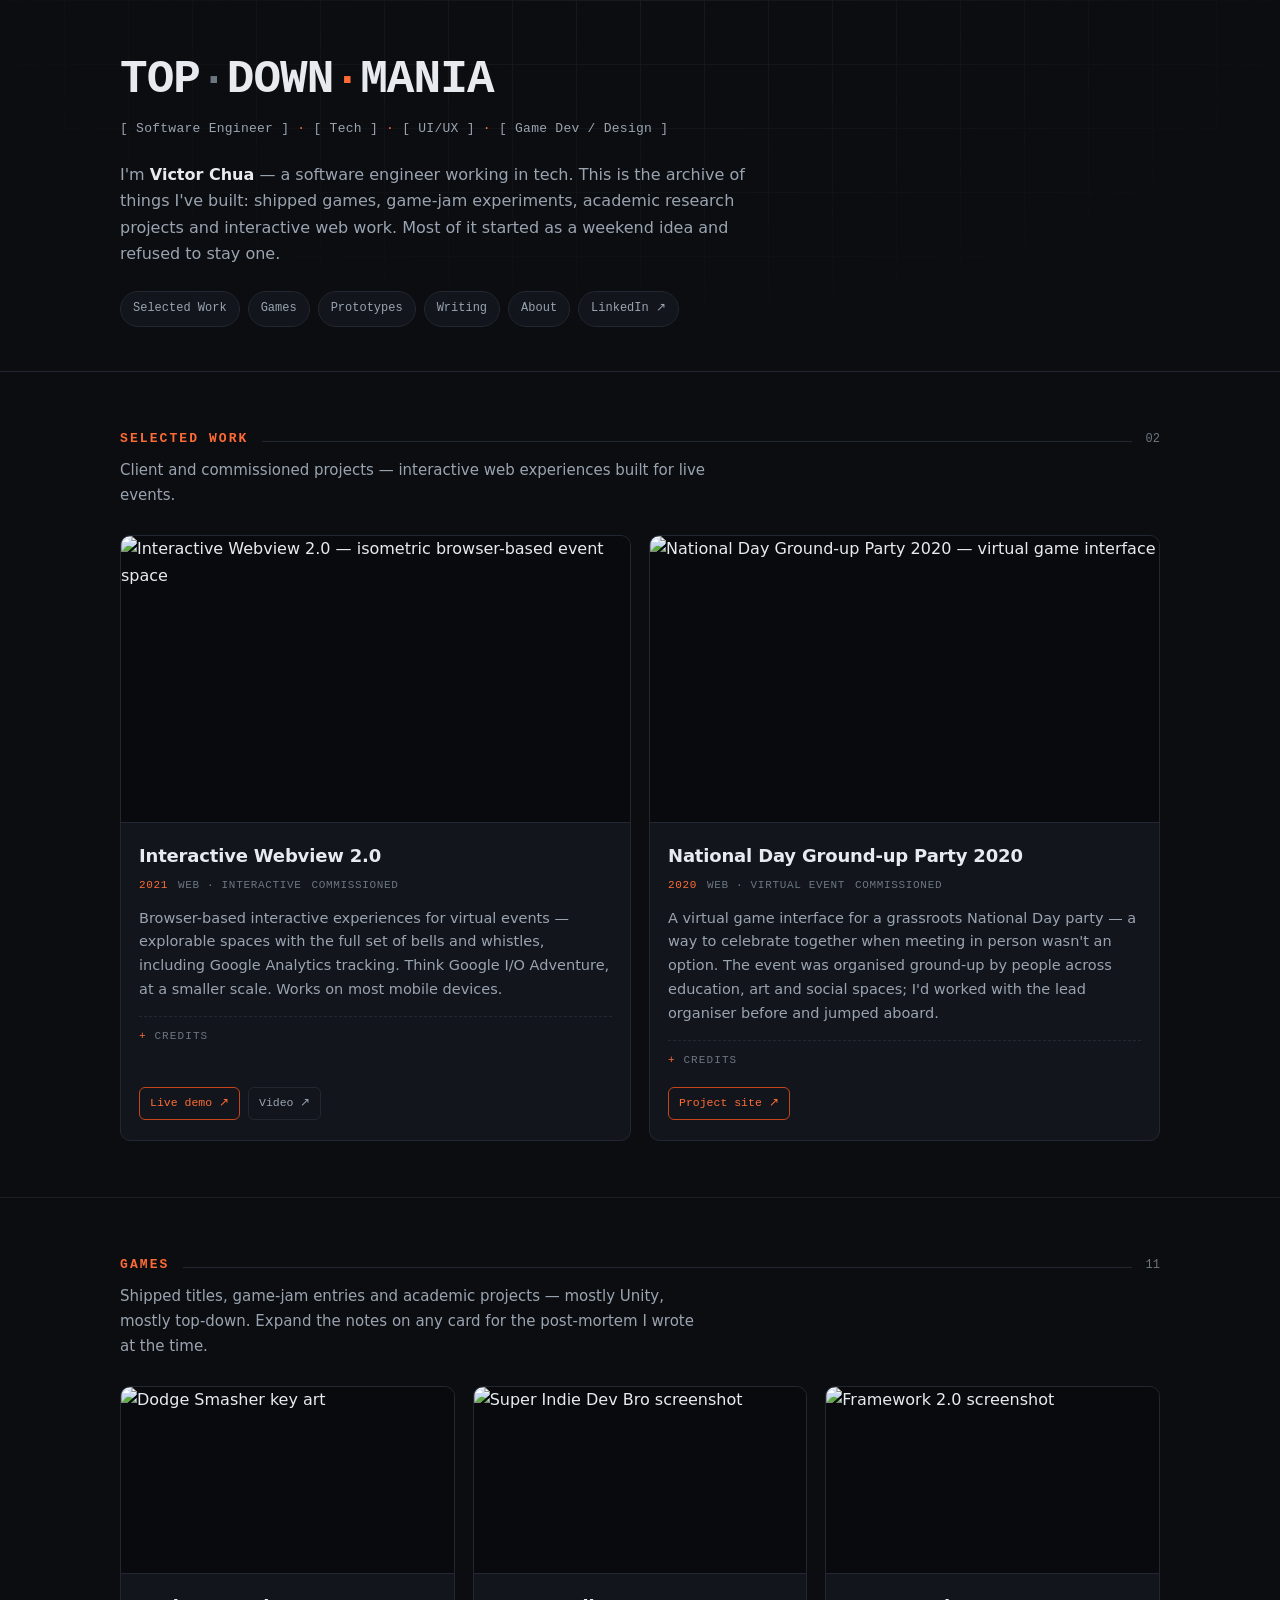
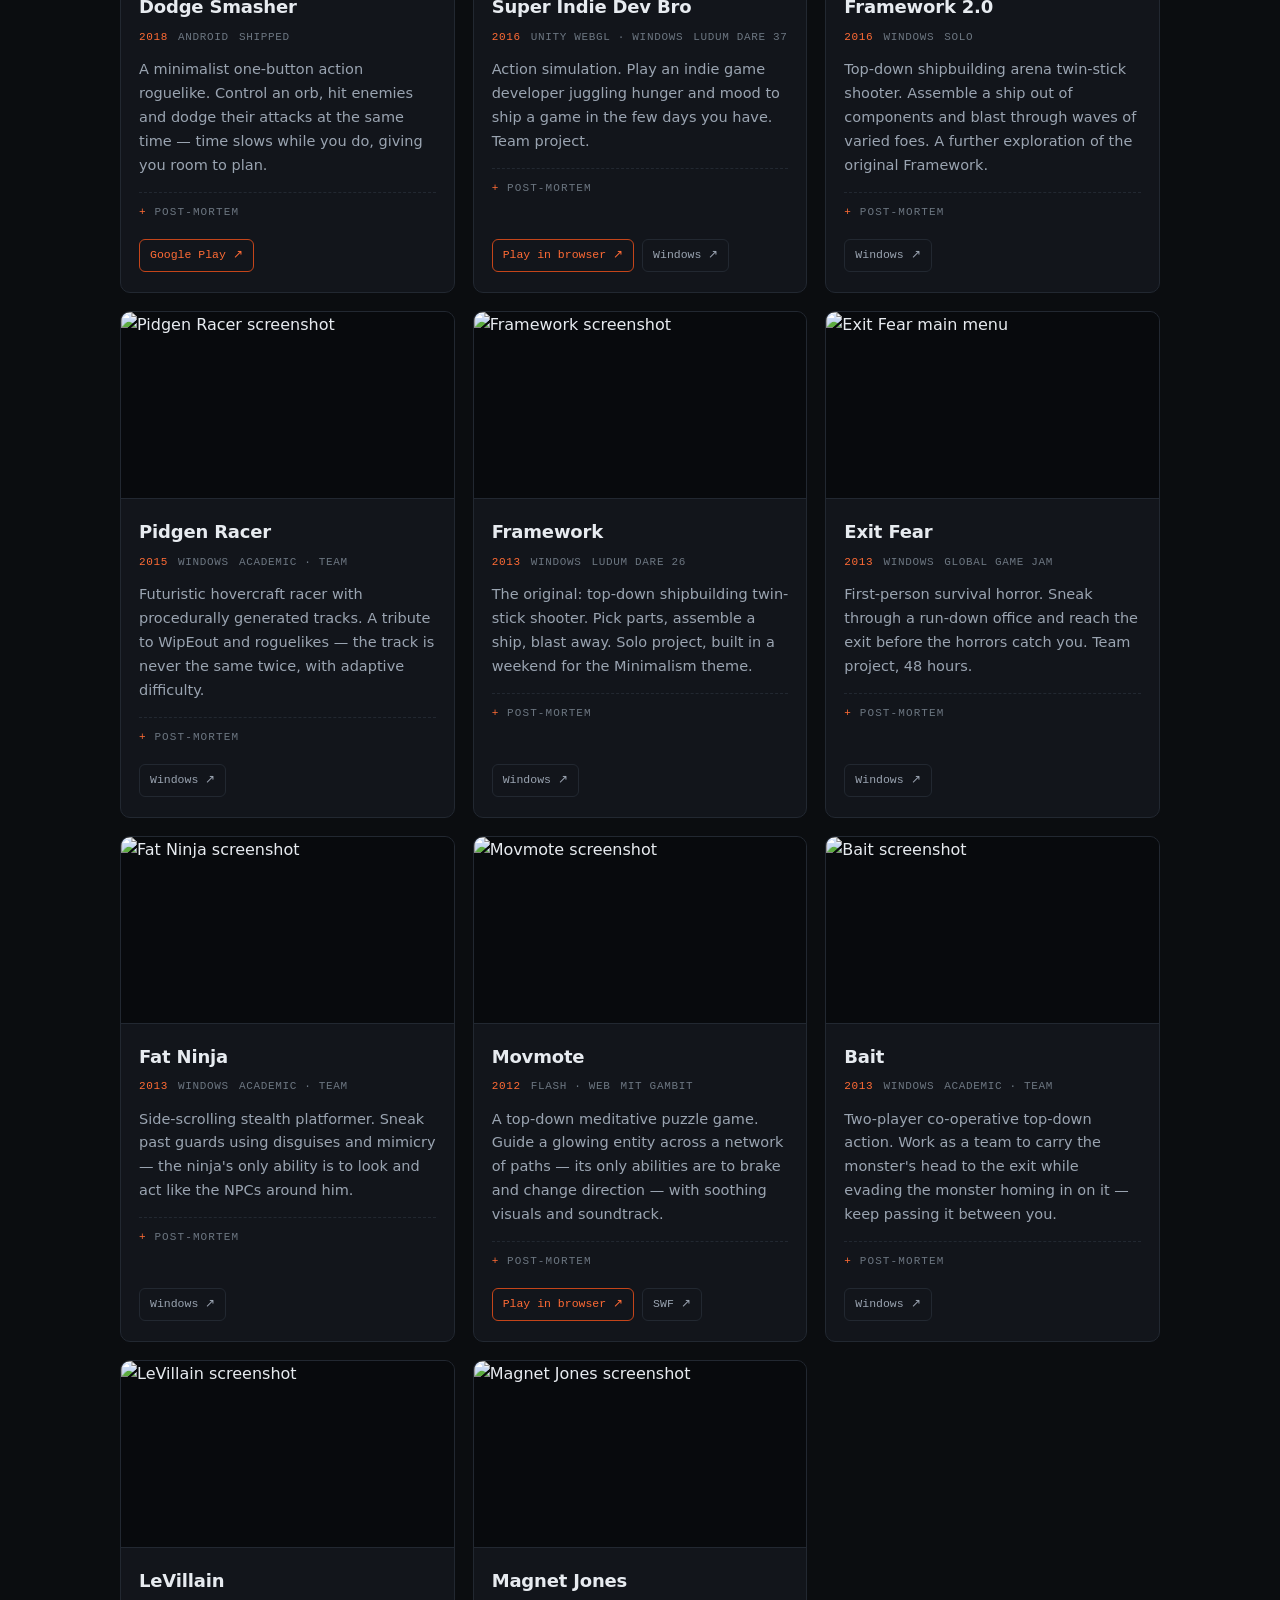
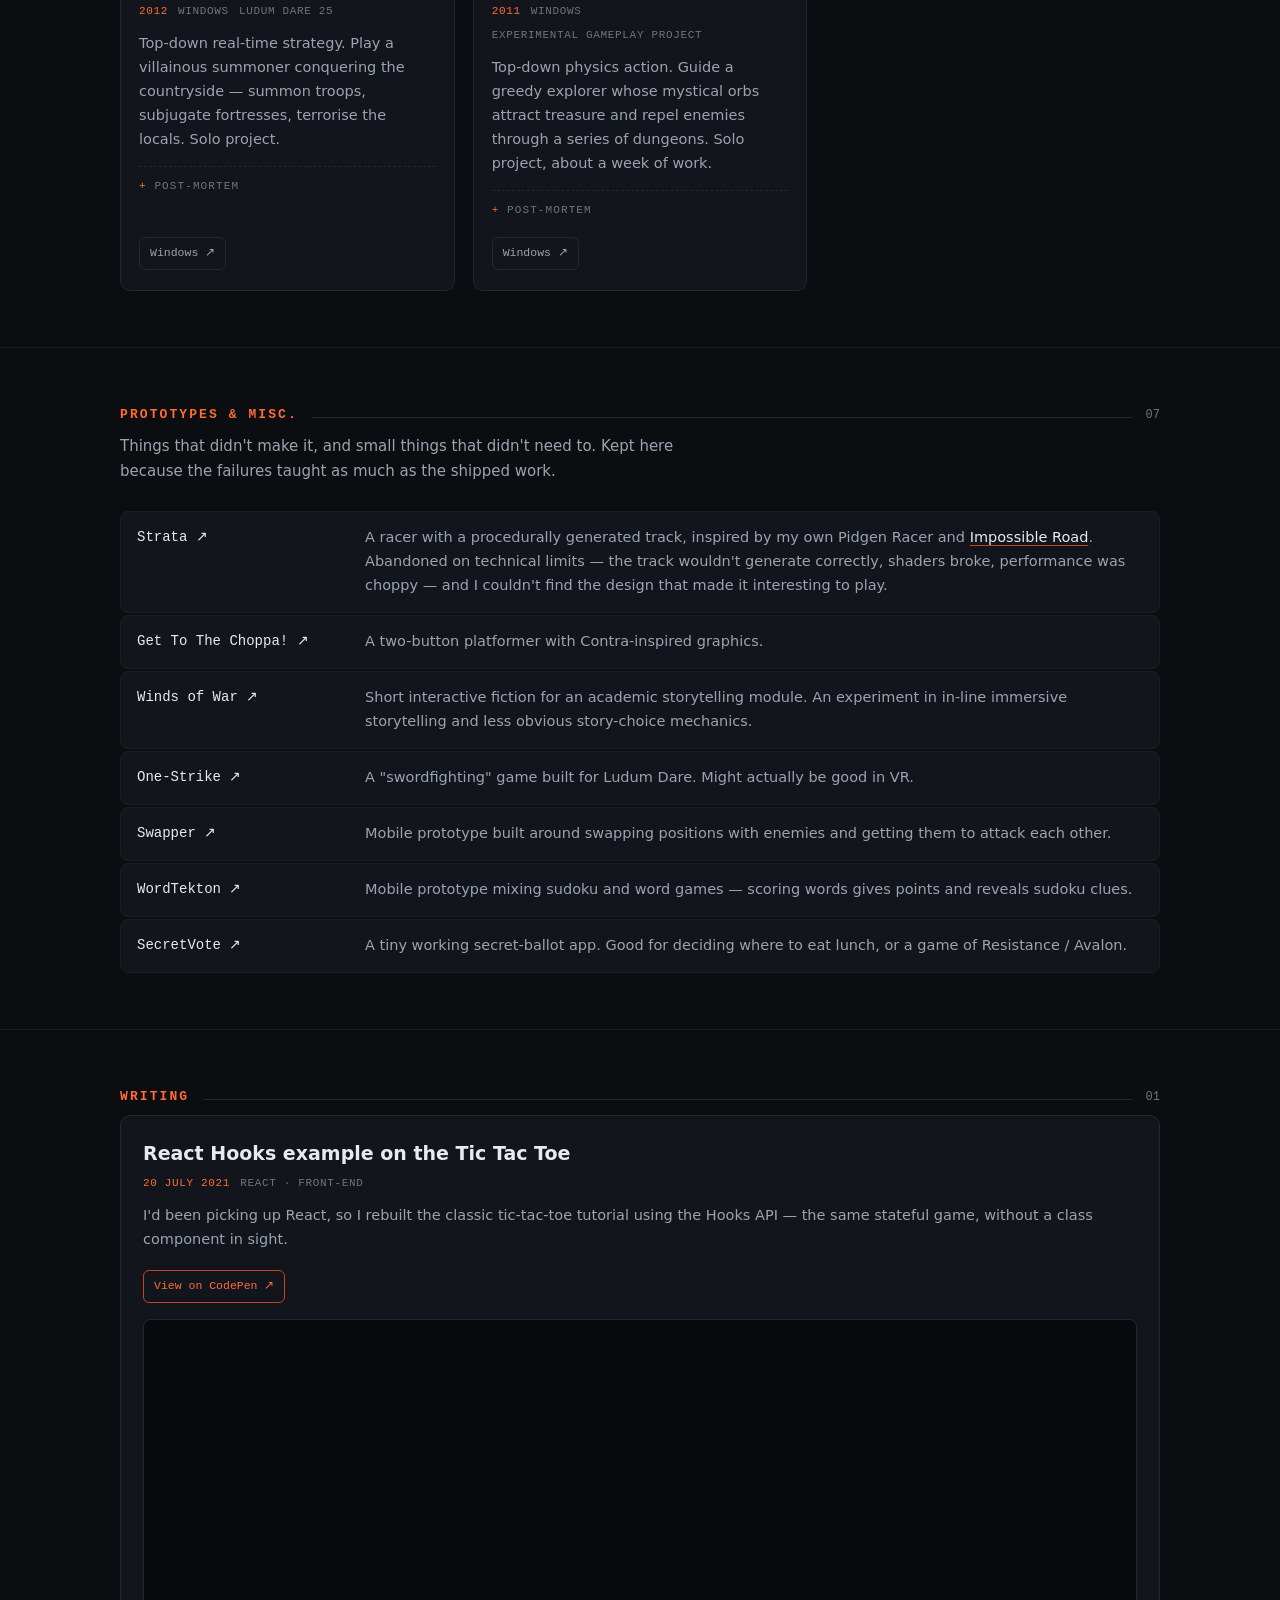
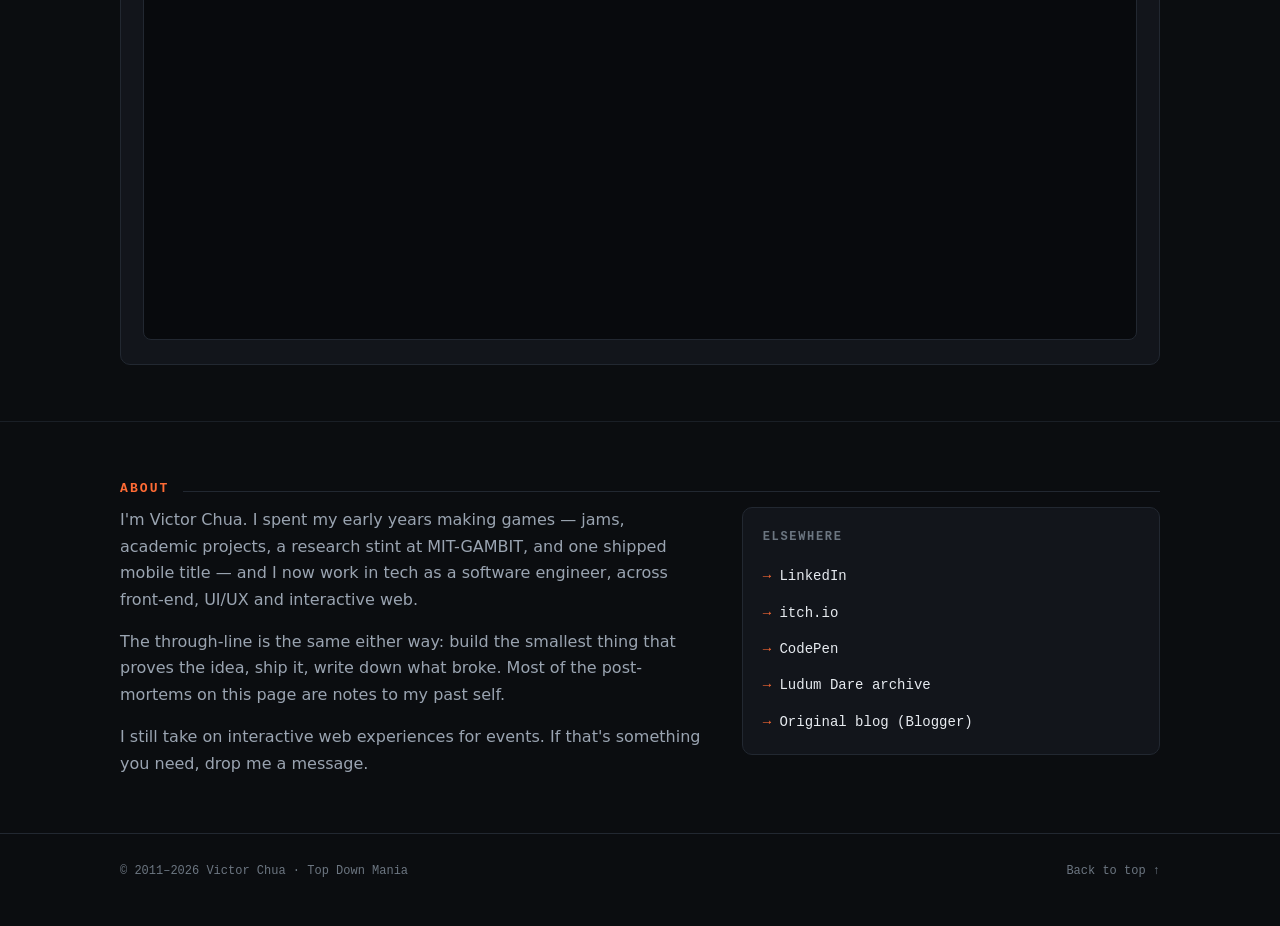
==== index.html @ 9f5abecc "Initial commit" ====
<!doctype html>
<html lang="en">
<head>
<meta charset="utf-8">
<meta name="viewport" content="width=device-width, initial-scale=1">
<title>Top Down Mania — Victor Chua</title>
<meta name="description" content="Games, prototypes and interactive web work by Victor Chua. Software engineer; game dev, UI/UX and front-end.">
<meta name="author" content="Victor Chua">

<!-- Social preview. Replace the og:url / og:image values once your domain is live. -->
<meta property="og:type" content="website">
<meta property="og:title" content="Top Down Mania — Victor Chua">
<meta property="og:description" content="Games, prototypes and interactive web work. Software engineer; game dev, UI/UX and front-end.">
<meta property="og:url" content="https://vikvic.github.io/">
<meta property="og:image" content="https://blogger.googleusercontent.com/img/b/R29vZ2xl/AVvXsEhtLsDhqd1psnamC3lXm2oa5dKsZ_K0G8scnB_Uu4eDDEzMXE80OLHn6N0HT4Ra2o4vPXnMYXi79C_QtiYXsoHpNjKtmmx1CmrVB_JsWG7cC3NXSnLxN-suq2cxnnij_KU4_BjLHFLDQXU/w625-h305/Impulse_FeatureGraphic.jpg">
<meta name="twitter:card" content="summary_large_image">
<link rel="canonical" href="https://vikvic.github.io/">

<link rel="icon" href="data:image/svg+xml,%3Csvg xmlns='http://www.w3.org/2000/svg' viewBox='0 0 32 32'%3E%3Crect width='32' height='32' rx='6' fill='%230b0d10'/%3E%3Ccircle cx='16' cy='16' r='6' fill='%23ff6b35'/%3E%3Ccircle cx='16' cy='16' r='11' fill='none' stroke='%23ff6b35' stroke-width='1.5' stroke-dasharray='4 3'/%3E%3C/svg%3E">
<link rel="stylesheet" href="styles.css">
</head>
<body>

<header class="site-head">
  <div class="wrap">
    <h1 class="wordmark">Top<span class="dim">·</span>Down<span class="mark">·</span>Mania</h1>
    <p class="tagline">[ Software Engineer ]<span>&nbsp;·&nbsp;</span>[ Tech ]<span>&nbsp;·&nbsp;</span>[ UI/UX ]<span>&nbsp;·&nbsp;</span>[ Game Dev / Design ]</p>
    <p class="intro">
      I'm <strong>Victor Chua</strong> — a software engineer working in tech. This is the archive of
      things I've built: shipped games, game-jam experiments, academic research projects and interactive
      web work. Most of it started as a weekend idea and refused to stay one.
    </p>
    <ul class="head-links">
      <li><a href="#work">Selected Work</a></li>
      <li><a href="#games">Games</a></li>
      <li><a href="#prototypes">Prototypes</a></li>
      <li><a href="#writing">Writing</a></li>
      <li><a href="#about">About</a></li>
      <li><a href="https://www.linkedin.com/in/victor-chua/" rel="noopener">LinkedIn ↗</a></li>
    </ul>
  </div>
</header>

<main>

<!-- ============ SELECTED WORK ============ -->
<section id="work">
  <div class="wrap">
    <div class="sec-head">
      <h2>Selected Work</h2><span class="rule"></span><span class="count">02</span>
    </div>
    <p class="sec-note">Client and commissioned projects — interactive web experiences built for live events.</p>

    <div class="grid featured">

      <article class="card" id="interactive-webview">
        <div class="shot">
          <img loading="lazy" alt="Interactive Webview 2.0 — isometric browser-based event space"
               src="https://blogger.googleusercontent.com/img/b/R29vZ2xl/AVvXsEiTywrLKnftkuK5UK1tDRiHX5GFR8LbqT71JwRUuM5yxXr_B8BhLVj3fq_q5dVkHgtFtBdiKRASQ2OfeqwpL9J7nJO-8UaG2I3jbYfhW89XbDebK8DaikOV2y0cL570Vaklg48oDzBvj1g/w640-h328/SShot+18.jpg">
        </div>
        <div class="card-body">
          <h3>Interactive Webview 2.0</h3>
          <p class="meta"><span class="year">2021</span><span>Web · Interactive</span><span>Commissioned</span></p>
          <p class="desc">
            Browser-based interactive experiences for virtual events — explorable spaces with the full
            set of bells and whistles, including Google Analytics tracking. Think Google I/O Adventure,
            at a smaller scale. Works on most mobile devices.
          </p>
          <details class="notes">
            <summary>Credits</summary>
            <p>Assets property of <a href="https://www.saturdaykids.com/" rel="noopener">Saturday Kids</a>.
            Interested in something similar? <a href="#about">Get in touch.</a></p>
          </details>
          <div class="links">
            <a class="primary" href="https://master.d1sctelaiuie5b.amplifyapp.com/" rel="noopener">Live demo ↗</a>
            <a href="https://www.youtube.com/watch?v=AGA0Tbw6qqQ" rel="noopener">Video ↗</a>
          </div>
        </div>
      </article>

      <article class="card" id="national-day-party">
        <div class="shot">
          <img loading="lazy" alt="National Day Ground-up Party 2020 — virtual game interface"
               src="https://blogger.googleusercontent.com/img/b/R29vZ2xl/AVvXsEjRNLDQIouFG73NKDr8qi_8PntlBShjHxOQmWzW2ZZBbNaSyoefR4W2GsmUDmqk9KiJpyjd13Zw-1Z-_yFYIdwSP3Tz4UemBh-UBRNLI0jKVid8NZKHG6Lr-2WdORUAQCZOGt_vRA3JYXM/w500-h248/Screen+Shot+2020-09-12+at+2.45.09+PM.png">
        </div>
        <div class="card-body">
          <h3>National Day Ground-up Party 2020</h3>
          <p class="meta"><span class="year">2020</span><span>Web · Virtual Event</span><span>Commissioned</span></p>
          <p class="desc">
            A virtual game interface for a grassroots National Day party — a way to celebrate together
            when meeting in person wasn't an option. The event was organised ground-up by people across
            education, art and social spaces; I'd worked with the lead organiser before and jumped aboard.
          </p>
          <details class="notes">
            <summary>Credits</summary>
            <p>Copyright art @RENAESENSE.</p>
          </details>
          <div class="links">
            <a class="primary" href="https://nationaldayparty.com/#about" rel="noopener">Project site ↗</a>
          </div>
        </div>
      </article>

    </div>
  </div>
</section>

<!-- ============ GAMES ============ -->
<section id="games">
  <div class="wrap">
    <div class="sec-head">
      <h2>Games</h2><span class="rule"></span><span class="count">11</span>
    </div>
    <p class="sec-note">
      Shipped titles, game-jam entries and academic projects — mostly Unity, mostly top-down.
      Expand the notes on any card for the post-mortem I wrote at the time.
    </p>

    <div class="grid">

      <article class="card" id="dodge-smasher">
        <div class="shot">
          <img loading="lazy" alt="Dodge Smasher key art"
               src="https://blogger.googleusercontent.com/img/b/R29vZ2xl/AVvXsEhtLsDhqd1psnamC3lXm2oa5dKsZ_K0G8scnB_Uu4eDDEzMXE80OLHn6N0HT4Ra2o4vPXnMYXi79C_QtiYXsoHpNjKtmmx1CmrVB_JsWG7cC3NXSnLxN-suq2cxnnij_KU4_BjLHFLDQXU/w625-h305/Impulse_FeatureGraphic.jpg">
        </div>
        <div class="card-body">
          <h3>Dodge Smasher</h3>
          <p class="meta"><span class="year">2018</span><span>Android</span><span>Shipped</span></p>
          <p class="desc">
            A minimalist one-button action roguelike. Control an orb, hit enemies and dodge their attacks
            at the same time — time slows while you do, giving you room to plan.
          </p>
          <details class="notes">
            <summary>Post-mortem</summary>
            <p>Started as a passion project, fun but unpolished, then shelved when life got in the way.
            A year later, between jobs, I roped in an old colleague for art and put in close to two months
            to launch it (formerly known as <em>Impulse</em>). Inspiration came from a lot of places, most
            notably <a href="https://play.google.com/store/apps/details?id=com.thomasyoung.fowlst&amp;hl=en" rel="noopener">Fowlst</a>,
            plus years of playing roguelikes and action games.</p>
          </details>
          <div class="links">
            <a class="primary" href="https://play.google.com/store/apps/details?id=com.ludojam.impulse&amp;hl=en" rel="noopener">Google Play ↗</a>
          </div>
        </div>
      </article>

      <article class="card" id="super-indie-dev-bro">
        <div class="shot">
          <img loading="lazy" alt="Super Indie Dev Bro screenshot"
               src="https://blogger.googleusercontent.com/img/b/R29vZ2xl/AVvXsEjLCqS_T2l1cbDpdVAyDmP8wgVeTB-SrEh5akaJGQpZewxx3v03U-jAFJksJH9R5SfNpuMzr9qdC7A-zrQ1Y6xiVv3R9ei9msCViB4Hcyz99vnqNdk2jz2Z4ypYy7hr57Hqsc0v64SQnQo/s1600/4643-shot0-1481672550.jpg">
        </div>
        <div class="card-body">
          <h3>Super Indie Dev Bro</h3>
          <p class="meta"><span class="year">2016</span><span>Unity WebGL · Windows</span><span>Ludum Dare 37</span></p>
          <p class="desc">
            Action simulation. Play an indie game developer juggling hunger and mood to ship a game in
            the few days you have. Team project.
          </p>
          <details class="notes">
            <summary>Post-mortem</summary>
            <p>A collaboration between me and two artist colleagues. What started as a funny simulation
            idea grew some action elements, which felt fun and suited the pick-up-and-play nature of
            jam games.</p>
          </details>
          <div class="links">
            <a class="primary" href="https://vicmugen.itch.io/super-indie-dev-bro" rel="noopener">Play in browser ↗</a>
            <a href="https://drive.google.com/file/d/0B6tb_dEz7WYUV21jSDdFY2txdXc/view" rel="noopener">Windows ↗</a>
          </div>
        </div>
      </article>

      <article class="card" id="framework-2">
        <div class="shot">
          <img loading="lazy" alt="Framework 2.0 screenshot"
               src="https://blogger.googleusercontent.com/img/b/R29vZ2xl/AVvXsEi04C3kh78GVFEWN63Xk2Jd7gGmnhDuHYhmmN7ttIJR_tGDS1OtkohOcMGpKFxZFU3m521gHVsnEO3C4lTfPI6BFiP42LXZg3Hbi354Xs4QuRQUVnGCin5WuDAKk5d2QHqPljHuAp325R0/s1600/Framework2.0.jpg">
        </div>
        <div class="card-body">
          <h3>Framework 2.0</h3>
          <p class="meta"><span class="year">2016</span><span>Windows</span><span>Solo</span></p>
          <p class="desc">
            Top-down shipbuilding arena twin-stick shooter. Assemble a ship out of components and blast
            through waves of varied foes. A further exploration of the original Framework.
          </p>
          <details class="notes">
            <summary>Post-mortem</summary>
            <p>Extensive testing went into this upgrade — UI touches, gameplay and AI tweaks. Eventually
            I stopped when life took over and someone did a far better job of making the game I wanted:
            <a href="http://store.steampowered.com/app/329130/" rel="noopener">Reassembly</a>.</p>
          </details>
          <div class="links">
            <a href="https://drive.google.com/file/d/0B6tb_dEz7WYUa3NlcFVXdXAxVms/view?usp=sharing" rel="noopener">Windows ↗</a>
          </div>
        </div>
      </article>

      <article class="card" id="pidgen-racer">
        <div class="shot">
          <img loading="lazy" alt="Pidgen Racer screenshot"
               src="https://blogger.googleusercontent.com/img/b/R29vZ2xl/AVvXsEhZr77VcSxO2RCC6Vh5gQzG8jC6SJXM3hDNwWTHtnLZVGjML_JlETPyLXOQr_wRVNtbBVF8Vrdi8rsno3PQej6BfHxlu0bn6s7f6MQ_e7JDYvimfj0C_2y-kEBNMvniTAgEY62m1tckstE/s1600/Pgen.jpg">
        </div>
        <div class="card-body">
          <h3>Pidgen Racer</h3>
          <p class="meta"><span class="year">2015</span><span>Windows</span><span>Academic · Team</span></p>
          <p class="desc">
            Futuristic hovercraft racer with procedurally generated tracks. A tribute to WipEout and
            roguelikes — the track is never the same twice, with adaptive difficulty.
          </p>
          <details class="notes">
            <summary>Post-mortem</summary>
            <p>Very experimental, which suited the technical demands of the academic project it was built
            for. Combining roguelike track and world generation with hovercraft physics, we settled on an
            oct-tree approach to assembling track pieces, varying banking, width and pitch to tune
            difficulty and game feel.</p>
          </details>
          <div class="links">
            <a href="https://drive.google.com/file/d/0B6tb_dEz7WYUdFRPczdySkxOVE0/view?usp=sharing" rel="noopener">Windows ↗</a>
          </div>
        </div>
      </article>

      <article class="card" id="framework">
        <div class="shot">
          <img loading="lazy" alt="Framework screenshot"
               src="https://blogger.googleusercontent.com/img/b/R29vZ2xl/AVvXsEhSHBW1CvWpzm8R5lMQcABCpXeIygaHsD9YnmWH-KNyBDQ2PLExSlI-YSxBEGX-aJdCsmzTEbXiPZUa1AVukdgIkLmj0ZZI4Wh-a_vyGml__Twk8FIsEfxSrMXf5HJgrJQzcR2sIFv0Yes/s958/screeny5+.jpg">
        </div>
        <div class="card-body">
          <h3>Framework</h3>
          <p class="meta"><span class="year">2013</span><span>Windows</span><span>Ludum Dare 26</span></p>
          <p class="desc">
            The original: top-down shipbuilding twin-stick shooter. Pick parts, assemble a ship, blast away.
            Solo project, built in a weekend for the Minimalism theme.
          </p>
          <details class="notes">
            <summary>Post-mortem</summary>
            <p>One of my more solid efforts. It wasn't the most minimal — except for the aesthetics, which
            suited my abilities — but I was more enamoured with the idea than I should have been, and
            Ludum Dare was a good place to test it. The difficulty spikes are what make it janky, and
            enemies tend to surprise you off screen, which feels unfair. Lessons to learn.</p>
          </details>
          <div class="links">
            <a href="https://drive.google.com/file/d/0B6tb_dEz7WYUR0xRMndOVk5iazQ/view?usp=sharing" rel="noopener">Windows ↗</a>
          </div>
        </div>
      </article>

      <article class="card" id="exit-fear">
        <div class="shot">
          <img loading="lazy" alt="Exit Fear main menu"
               src="https://blogger.googleusercontent.com/img/b/R29vZ2xl/AVvXsEgodYT7XIC19niROyqQNlzMhpYkcsTPqHFTJ48nDk1MltFbO3lOkYKUdaZ2ZmcetBBLjwCgoWTVfDffMnt8CcNF1g5Vq2qIf-mTNmsH97B2w1IEcMmyO-g8bqw-5JniNM2qRKdtOBU5It4/s1600/MainMenu.jpg">
        </div>
        <div class="card-body">
          <h3>Exit Fear</h3>
          <p class="meta"><span class="year">2013</span><span>Windows</span><span>Global Game Jam</span></p>
          <p class="desc">
            First-person survival horror. Sneak through a run-down office and reach the exit before the
            horrors catch you. Team project, 48 hours.
          </p>
          <details class="notes">
            <summary>Post-mortem</summary>
            <p>Built for GGJ 2013, theme "heartbeat" — and my first fully fleshed-out 3D game in Unity.
            Audience reception to the first few minutes was great, though the later level design could
            have been better. 48 hours left us little time to playtest and polish; we should have done
            more of it. Awesome nonetheless.</p>
          </details>
          <div class="links">
            <a href="https://drive.google.com/file/d/0B6tb_dEz7WYURTJldGc2bWpiRDQ/view" rel="noopener">Windows ↗</a>
          </div>
        </div>
      </article>

      <article class="card" id="fat-ninja">
        <div class="shot">
          <img loading="lazy" alt="Fat Ninja screenshot"
               src="https://blogger.googleusercontent.com/img/b/R29vZ2xl/AVvXsEg7vp7K2ZcSzWVk8mzvtHicehngEI0xWYInJtWib10Rhcri9io4eqTeYyqIg1rGKJYgn3-Lbyr358Luhld_ize2YKw4xU308cCxxuMhFG-aC0EsT0ODA4FguTUT1eJEVDWtwEfsi0W9oLI/s1600/fatNinja2.png">
        </div>
        <div class="card-body">
          <h3>Fat Ninja</h3>
          <p class="meta"><span class="year">2013</span><span>Windows</span><span>Academic · Team</span></p>
          <p class="desc">
            Side-scrolling stealth platformer. Sneak past guards using disguises and mimicry — the ninja's
            only ability is to look and act like the NPCs around him.
          </p>
          <details class="notes">
            <summary>Post-mortem</summary>
            <p>My very first hands-on game dev effort, and a fairly successful one — but only through
            hard-nosed work and toil. I did programming and design; great kudos to the artist, Wert KH.</p>
          </details>
          <div class="links">
            <a href="https://drive.google.com/file/d/0B6tb_dEz7WYUN1JzSGdTam5QTTQ/view?usp=sharing" rel="noopener">Windows ↗</a>
          </div>
        </div>
      </article>

      <article class="card" id="movmote">
        <div class="shot">
          <img loading="lazy" alt="Movmote screenshot"
               src="https://blogger.googleusercontent.com/img/b/R29vZ2xl/AVvXsEhP9PmLX0Py5Ibv2za3AE8MFY9pqarkRsPKp863yPEeDsKe8VzW4tGh491YRY7e_wA5vtit6WW5_8znAG8IdaqPfwaseFU_aQGNScQcY5chqi9zzNsu6wUskswIWlBCwtx9y4fjLByzf7o/s1600/MovmoteSS.png">
        </div>
        <div class="card-body">
          <h3>Movmote</h3>
          <p class="meta"><span class="year">2012</span><span>Flash · Web</span><span>MIT&nbsp;GAMBIT</span></p>
          <p class="desc">
            A top-down meditative puzzle game. Guide a glowing entity across a network of paths — its only
            abilities are to brake and change direction — with soothing visuals and soundtrack.
          </p>
          <details class="notes">
            <summary>Post-mortem</summary>
            <p>Built during the MIT-GAMBIT Summer Program 2012 as a single-player research game that
            analyses players through abstract metaphor. Beyond doing it in Boston, at MIT no less, the
            value was working in a specialised team where everyone held a defined role. As the programmer
            it gave me a chance to lead on the engineering side and build designer tools too.</p>
          </details>
          <div class="links">
            <a class="primary" href="http://gambit.mit.edu/loadgame/summer2012/movmote_play.php" rel="noopener">Play in browser ↗</a>
            <a href="https://drive.google.com/file/d/0B6tb_dEz7WYUNkUzcXNQaE9DVGs/view?usp=sharing" rel="noopener">SWF ↗</a>
          </div>
        </div>
      </article>

      <article class="card" id="bait">
        <div class="shot">
          <img loading="lazy" alt="Bait screenshot"
               src="https://blogger.googleusercontent.com/img/b/R29vZ2xl/AVvXsEgLcfbEjiOrQbnAcy8-OChosAAoA3iupyNanANm1hxCN61CVthU7El2sHD6LdcwOaNEySXEr_2420bpXiW19R_ki-11c3qNXOPP2Nkh8zHgpkh5PfY26M0SAJlcJhNDap-XhMnewPySAvA/s1600/screenshot101.png">
        </div>
        <div class="card-body">
          <h3>Bait</h3>
          <p class="meta"><span class="year">2013</span><span>Windows</span><span>Academic · Team</span></p>
          <p class="desc">
            Two-player co-operative top-down action. Work as a team to carry the monster's head to the
            exit while evading the monster homing in on it — keep passing it between you.
          </p>
          <details class="notes">
            <summary>Post-mortem</summary>
            <p>I worked as programmer and co-designer. A key aim was exploring design patterns behind
            co-operative play. It was also one of my most challenging dev experiences: designs changed
            constantly, right up to the last moment, to serve the academic research goals. In my opinion
            we didn't land a quality product — but the experience was enlightening.</p>
          </details>
          <div class="links">
            <a href="https://drive.google.com/file/d/0B6tb_dEz7WYUM3NzVUo1WmZQNTQ/view?usp=sharing" rel="noopener">Windows ↗</a>
          </div>
        </div>
      </article>

      <article class="card" id="levillain">
        <div class="shot">
          <img loading="lazy" alt="LeVillain screenshot"
               src="https://blogger.googleusercontent.com/img/b/R29vZ2xl/AVvXsEjHcU4G9NWrTnYf0jif_UsSE3yJn4HmUKwYaUoXgHoymfsSHtsn90MXZOTDU60F3zNbGFBruVry4Clwcdj2MJveId5QaThEhXqXQvC6-7cxYmX6HNJWGxZc6aPTW08G4bK0Dl2T1glOL_M/w320-h240/screenshot100.png">
        </div>
        <div class="card-body">
          <h3>LeVillain</h3>
          <p class="meta"><span class="year">2012</span><span>Windows</span><span>Ludum Dare 25</span></p>
          <p class="desc">
            Top-down real-time strategy. Play a villainous summoner conquering the countryside — summon
            troops, subjugate fortresses, terrorise the locals. Solo project.
          </p>
          <details class="notes">
            <summary>Post-mortem</summary>
            <p>My first Ludum Dare, theme "You are the villain", done in about 24 hours — other
            commitments left me half the usual time, and army reservice was waiting at the end of it.
            Overall too complex: I fell into the design-complexity trap, which made it hard to teach the
            player anything, and it ended up all over the place. A good exploration of ideas even so.</p>
          </details>
          <div class="links">
            <a href="https://drive.google.com/file/d/0B6tb_dEz7WYUSy1HMUdJek90dXM/view?usp=sharing" rel="noopener">Windows ↗</a>
          </div>
        </div>
      </article>

      <article class="card" id="magnet-jones">
        <div class="shot">
          <img loading="lazy" alt="Magnet Jones screenshot"
               src="https://blogger.googleusercontent.com/img/b/R29vZ2xl/AVvXsEh1EUX8poh8d6-CZTceqNqfcol0skC1XREeExqudxjOR90HpGb1XkWAm7WvxJcIXYPGwyoWB7p3yifTG6ytCRtr2Ic2bmO5-FBjL67kC1eZbW0slZeICzsfZxcPJN-TI81wvcZ2WrDzK5k/s1600/magnet.png">
        </div>
        <div class="card-body">
          <h3>Magnet Jones</h3>
          <p class="meta"><span class="year">2011</span><span>Windows</span><span>Experimental Gameplay Project</span></p>
          <p class="desc">
            Top-down physics action. Guide a greedy explorer whose mystical orbs attract treasure and
            repel enemies through a series of dungeons. Solo project, about a week of work.
          </p>
          <details class="notes">
            <summary>Post-mortem</summary>
            <p>Built for the Experimental Gameplay Project (the folks behind World of Goo), theme
            "Mash-Up" — so I melded action with physics puzzles, which was fun to play with in its own
            right: the repelling particles made majestic patterns. I added a health system tied to
            collected treasure, Sonic-style. As a designer, though, I didn't make it fun enough; the
            mechanics were interesting but the level design didn't support them.</p>
          </details>
          <div class="links">
            <a href="https://drive.google.com/file/d/0B6tb_dEz7WYUVHFPWWZUQ2Vwenc/view" rel="noopener">Windows ↗</a>
          </div>
        </div>
      </article>

    </div>
  </div>
</section>

<!-- ============ PROTOTYPES ============ -->
<section id="prototypes">
  <div class="wrap">
    <div class="sec-head">
      <h2>Prototypes &amp; Misc.</h2><span class="rule"></span><span class="count">07</span>
    </div>
    <p class="sec-note">
      Things that didn't make it, and small things that didn't need to. Kept here because the failures
      taught as much as the shipped work.
    </p>

    <ul class="protos">
      <li>
        <a class="name" href="https://drive.google.com/file/d/0B6tb_dEz7WYUUTJ0V05vRjdsTkE/view?usp=sharing" rel="noopener">Strata ↗</a>
        <p>A racer with a procedurally generated track, inspired by my own Pidgen Racer and
        <a href="https://play.google.com/store/apps/details?id=com.pixelsontoast.impossibleroad&amp;hl=en" rel="noopener">Impossible Road</a>.
        Abandoned on technical limits — the track wouldn't generate correctly, shaders broke, performance
        was choppy — and I couldn't find the design that made it interesting to play.</p>
      </li>
      <li>
        <a class="name" href="https://drive.google.com/file/d/0B6tb_dEz7WYUaF9hdmpSUDNuSWM/view?usp=sharing" rel="noopener">Get To The Choppa! ↗</a>
        <p>A two-button platformer with Contra-inspired graphics.</p>
      </li>
      <li>
        <a class="name" href="https://drive.google.com/file/d/0B6tb_dEz7WYUSEVKTEo3RUJUYkU/view?usp=sharing" rel="noopener">Winds of War ↗</a>
        <p>Short interactive fiction for an academic storytelling module. An experiment in in-line
        immersive storytelling and less obvious story-choice mechanics.</p>
      </li>
      <li>
        <a class="name" href="https://drive.google.com/file/d/0B6tb_dEz7WYURFFFRE1YZ2VyaVk/view?usp=sharing" rel="noopener">One-Strike ↗</a>
        <p>A "swordfighting" game built for Ludum Dare. Might actually be good in VR.</p>
      </li>
      <li>
        <a class="name" href="https://drive.google.com/file/d/0B6tb_dEz7WYUNnpMM2xVUkI3dlk/view?usp=sharing" rel="noopener">Swapper ↗</a>
        <p>Mobile prototype built around swapping positions with enemies and getting them to attack
        each other.</p>
      </li>
      <li>
        <a class="name" href="https://drive.google.com/file/d/0B6tb_dEz7WYULVBUSnBvWEs0aVU/view?usp=sharing" rel="noopener">WordTekton ↗</a>
        <p>Mobile prototype mixing sudoku and word games — scoring words gives points and reveals
        sudoku clues.</p>
      </li>
      <li>
        <a class="name" href="https://drive.google.com/file/d/0B6tb_dEz7WYUVDNPYzJack8tYlE/view?usp=sharing" rel="noopener">SecretVote ↗</a>
        <p>A tiny working secret-ballot app. Good for deciding where to eat lunch, or a game of
        Resistance / Avalon.</p>
      </li>
    </ul>
  </div>
</section>

<!-- ============ WRITING ============ -->
<section id="writing">
  <div class="wrap">
    <div class="sec-head">
      <h2>Writing</h2><span class="rule"></span><span class="count">01</span>
    </div>

    <article class="post" id="react-hooks-tic-tac-toe">
      <h3>React Hooks example on the Tic Tac Toe</h3>
      <p class="meta"><span class="year">20 July 2021</span><span>React · Front-end</span></p>
      <p class="desc">
        I'd been picking up React, so I rebuilt the classic tic-tac-toe tutorial using the Hooks API —
        the same stateful game, without a class component in sight.
      </p>
      <div class="links">
        <a class="primary" href="https://codepen.io/vcvcvc/pen/RwVgNJy" rel="noopener">View on CodePen ↗</a>
      </div>
      <div class="embed">
        <iframe title="Stateful React Tutorial: Basic Tic Tac Toe on CodePen"
                loading="lazy"
                src="https://codepen.io/vcvcvc/embed/preview/RwVgNJy?default-tab=result&amp;theme-id=dark"
                allowfullscreen></iframe>
      </div>
    </article>
  </div>
</section>

<!-- ============ ABOUT ============ -->
<section id="about">
  <div class="wrap">
    <div class="sec-head">
      <h2>About</h2><span class="rule"></span>
    </div>

    <div class="about-grid">
      <div>
        <p>
          I'm Victor Chua. I spent my early years making games — jams, academic projects, a research
          stint at MIT-GAMBIT, and one shipped mobile title — and I now work in tech as a software
          engineer, across front-end, UI/UX and interactive web.
        </p>
        <p>
          The through-line is the same either way: build the smallest thing that proves the idea, ship it,
          write down what broke. Most of the post-mortems on this page are notes to my past self.
        </p>
        <p>
          I still take on interactive web experiences for events. If that's something you need, drop me
          a message.
        </p>
      </div>

      <aside class="contact">
        <h3>Elsewhere</h3>
        <ul>
          <li><a href="https://www.linkedin.com/in/victor-chua/" rel="noopener">LinkedIn</a></li>
          <li><a href="https://vicmugen.itch.io/" rel="noopener">itch.io</a></li>
          <li><a href="https://codepen.io/vcvcvc" rel="noopener">CodePen</a></li>
          <li><a href="http://ludumdare.com/compo/author/infin8/" rel="noopener">Ludum Dare archive</a></li>
          <li><a href="https://topdownmania.blogspot.com/" rel="noopener">Original blog (Blogger)</a></li>
        </ul>
      </aside>
    </div>
  </div>
</section>

</main>

<footer class="site-foot">
  <div class="wrap">
    <span>© 2011–2026 Victor Chua · Top Down Mania</span>
    <span><a href="#">Back to top ↑</a></span>
  </div>
</footer>

</body>
</html>
---- styles.css ----
/* Top Down Mania — dark technical theme
   Single stylesheet, no build step, no dependencies. */

:root {
  --bg:        #0b0d10;
  --bg-raise:  #12151b;
  --bg-sink:   #080a0d;
  --line:      #222831;
  --line-soft: #1a1f26;
  --text:      #e7ebf0;
  --text-dim:  #9aa4b1;
  --text-mute: #6c7681;
  --accent:    #ff6b35;
  --accent-dim:#c4451a;
  --mono: ui-monospace, "SF Mono", SFMono-Regular, "JetBrains Mono", Menlo, Consolas, monospace;
  --sans: ui-sans-serif, system-ui, -apple-system, "Segoe UI", Inter, Roboto, Helvetica, Arial, sans-serif;
  --maxw: 1080px;
  color-scheme: dark;
}

* { box-sizing: border-box; }

html { scroll-behavior: smooth; }

body {
  margin: 0;
  background: var(--bg);
  color: var(--text);
  font-family: var(--sans);
  font-size: 16px;
  line-height: 1.65;
  -webkit-font-smoothing: antialiased;
}

/* faint grid, a nod to top-down arenas */
body::before {
  content: "";
  position: fixed;
  inset: 0;
  z-index: 0;
  pointer-events: none;
  background-image:
    linear-gradient(var(--line-soft) 1px, transparent 1px),
    linear-gradient(90deg, var(--line-soft) 1px, transparent 1px);
  background-size: 64px 64px;
  mask-image: radial-gradient(ellipse 80% 55% at 50% 0%, #000 0%, transparent 75%);
  -webkit-mask-image: radial-gradient(ellipse 80% 55% at 50% 0%, #000 0%, transparent 75%);
  opacity: .8;
}

.wrap {
  position: relative;
  z-index: 1;
  max-width: var(--maxw);
  margin: 0 auto;
  padding-inline: 20px;
}

a { color: var(--text); text-decoration-color: var(--accent-dim); text-underline-offset: 3px; }
a:hover { color: var(--accent); }

img { max-width: 100%; display: block; }

/* ---------- header ---------- */

.site-head {
  padding-block: 56px 28px;
  border-bottom: 1px solid var(--line);
}

.wordmark {
  font-family: var(--mono);
  font-size: clamp(28px, 6vw, 46px);
  font-weight: 700;
  letter-spacing: -0.02em;
  line-height: 1.05;
  margin: 0;
  text-transform: uppercase;
}
.wordmark .dim { color: var(--text-mute); }
.wordmark .mark { color: var(--accent); }

.tagline {
  font-family: var(--mono);
  font-size: 13px;
  color: var(--text-dim);
  margin: 14px 0 0;
  letter-spacing: .02em;
}
.tagline span { color: var(--accent); }

.intro {
  max-width: 62ch;
  color: var(--text-dim);
  margin: 22px 0 0;
}
.intro strong { color: var(--text); font-weight: 600; }

.head-links {
  display: flex;
  flex-wrap: wrap;
  gap: 8px;
  margin-top: 24px;
  padding: 0;
  list-style: none;
}
.head-links a {
  display: inline-block;
  font-family: var(--mono);
  font-size: 12px;
  text-decoration: none;
  padding: 7px 12px;
  border: 1px solid var(--line);
  border-radius: 999px;
  background: var(--bg-raise);
  color: var(--text-dim);
  transition: border-color .15s, color .15s;
}
.head-links a:hover { border-color: var(--accent-dim); color: var(--accent); }

/* ---------- sections ---------- */

section { padding-block: 56px; border-bottom: 1px solid var(--line-soft); }
section:last-of-type { border-bottom: 0; }

.sec-head {
  display: flex;
  align-items: baseline;
  gap: 14px;
  margin-bottom: 8px;
}
.sec-head h2 {
  font-family: var(--mono);
  font-size: 13px;
  letter-spacing: .16em;
  text-transform: uppercase;
  color: var(--accent);
  margin: 0;
  white-space: nowrap;
}
.sec-head .rule { flex: 1; height: 1px; background: var(--line); }
.sec-head .count { font-family: var(--mono); font-size: 12px; color: var(--text-mute); }

.sec-note {
  color: var(--text-dim);
  max-width: 62ch;
  margin: 0 0 28px;
  font-size: 15px;
}

/* ---------- cards ---------- */

.grid {
  display: grid;
  gap: 18px;
  grid-template-columns: repeat(auto-fill, minmax(290px, 1fr));
}
.grid.featured { grid-template-columns: repeat(auto-fit, minmax(420px, 1fr)); }

.card {
  display: flex;
  flex-direction: column;
  background: var(--bg-raise);
  border: 1px solid var(--line);
  border-radius: 10px;
  overflow: hidden;
  transition: border-color .15s, transform .15s;
}
.card:hover { border-color: #313945; transform: translateY(-2px); }

.shot {
  aspect-ratio: 16 / 9;
  background: var(--bg-sink);
  border-bottom: 1px solid var(--line);
  overflow: hidden;
}
.shot img {
  width: 100%; height: 100%;
  object-fit: cover;
  filter: saturate(.92);
  transition: filter .2s, transform .35s;
}
.card:hover .shot img { filter: saturate(1.05); transform: scale(1.02); }
.shot.contain img { object-fit: contain; }

.card-body { padding: 18px 18px 20px; display: flex; flex-direction: column; flex: 1; }

.card h3 {
  font-size: 18px;
  margin: 0 0 6px;
  letter-spacing: -0.01em;
}

.meta {
  font-family: var(--mono);
  font-size: 11px;
  color: var(--text-mute);
  letter-spacing: .06em;
  text-transform: uppercase;
  margin: 0 0 12px;
  display: flex;
  flex-wrap: wrap;
  gap: 6px 10px;
}
.meta .year { color: var(--accent); }

.desc { margin: 0 0 14px; color: var(--text-dim); font-size: 14.5px; }
.desc em { color: var(--text); font-style: normal; }

.links {
  display: flex;
  flex-wrap: wrap;
  gap: 8px;
  margin-top: auto;
  padding-top: 4px;
}
.links a {
  font-family: var(--mono);
  font-size: 11.5px;
  text-decoration: none;
  padding: 6px 10px;
  border: 1px solid var(--line);
  border-radius: 6px;
  color: var(--text-dim);
  transition: border-color .15s, color .15s, background .15s;
}
.links a:hover { border-color: var(--accent-dim); color: var(--accent); background: #16191f; }
.links a.primary { border-color: var(--accent-dim); color: var(--accent); }

/* collapsible dev notes */
details.notes {
  margin: 0 0 14px;
  border-top: 1px dashed var(--line);
  padding-top: 10px;
}
details.notes summary {
  cursor: pointer;
  font-family: var(--mono);
  font-size: 11px;
  letter-spacing: .1em;
  text-transform: uppercase;
  color: var(--text-mute);
  list-style: none;
}
details.notes summary::-webkit-details-marker { display: none; }
details.notes summary::before { content: "+ "; color: var(--accent); }
details.notes[open] summary::before { content: "− "; }
details.notes summary:hover { color: var(--accent); }
details.notes p {
  font-size: 14px;
  color: var(--text-dim);
  margin: 10px 0 0;
}

/* ---------- prototypes list ---------- */

.protos { list-style: none; padding: 0; margin: 0; display: grid; gap: 2px; }
.protos li {
  display: grid;
  grid-template-columns: minmax(150px, 210px) 1fr;
  gap: 18px;
  padding: 14px 16px;
  background: var(--bg-raise);
  border: 1px solid var(--line-soft);
  border-radius: 8px;
  align-items: start;
}
.protos a.name {
  font-family: var(--mono);
  font-size: 14px;
  text-decoration: none;
  color: var(--text);
}
.protos a.name:hover { color: var(--accent); }
.protos p { margin: 0; font-size: 14.5px; color: var(--text-dim); }

/* ---------- writing ---------- */

.post {
  background: var(--bg-raise);
  border: 1px solid var(--line);
  border-radius: 10px;
  padding: 22px 22px 24px;
}
.post h3 { margin: 0 0 4px; font-size: 19px; }
.post .embed {
  margin-top: 16px;
  border: 1px solid var(--line);
  border-radius: 8px;
  overflow: hidden;
  aspect-ratio: 16 / 10;
  background: var(--bg-sink);
}
.post .embed iframe { width: 100%; height: 100%; border: 0; display: block; }

/* ---------- about / contact ---------- */

.about-grid {
  display: grid;
  grid-template-columns: 1.4fr 1fr;
  gap: 36px;
  align-items: start;
}
.about-grid p { color: var(--text-dim); margin-top: 0; }
.about-grid p:last-child { margin-bottom: 0; }

.contact {
  background: var(--bg-raise);
  border: 1px solid var(--line);
  border-radius: 10px;
  padding: 20px;
}
.contact h3 {
  font-family: var(--mono);
  font-size: 12px;
  letter-spacing: .14em;
  text-transform: uppercase;
  color: var(--text-mute);
  margin: 0 0 14px;
}
.contact ul { list-style: none; padding: 0; margin: 0; display: grid; gap: 10px; }
.contact a { font-family: var(--mono); font-size: 14px; text-decoration: none; }
.contact a::before { content: "→ "; color: var(--accent); }

/* ---------- footer ---------- */

.site-foot {
  border-top: 1px solid var(--line);
  padding-block: 28px 44px;
  font-family: var(--mono);
  font-size: 12px;
  color: var(--text-mute);
}
.site-foot .wrap {
  display: flex;
  flex-wrap: wrap;
  gap: 10px 20px;
  justify-content: space-between;
}
.site-foot a { text-decoration: none; color: var(--text-mute); }
.site-foot a:hover { color: var(--accent); }

/* ---------- responsive ---------- */

@media (max-width: 820px) {
  .about-grid { grid-template-columns: 1fr; gap: 24px; }
  .grid.featured { grid-template-columns: 1fr; }
}

@media (max-width: 560px) {
  .site-head { padding-block: 40px 24px; }
  section { padding-block: 44px; }
  .grid { grid-template-columns: 1fr; }
  .protos li { grid-template-columns: 1fr; gap: 6px; }
}

@media (prefers-reduced-motion: reduce) {
  * { transition: none !important; scroll-behavior: auto !important; }
}
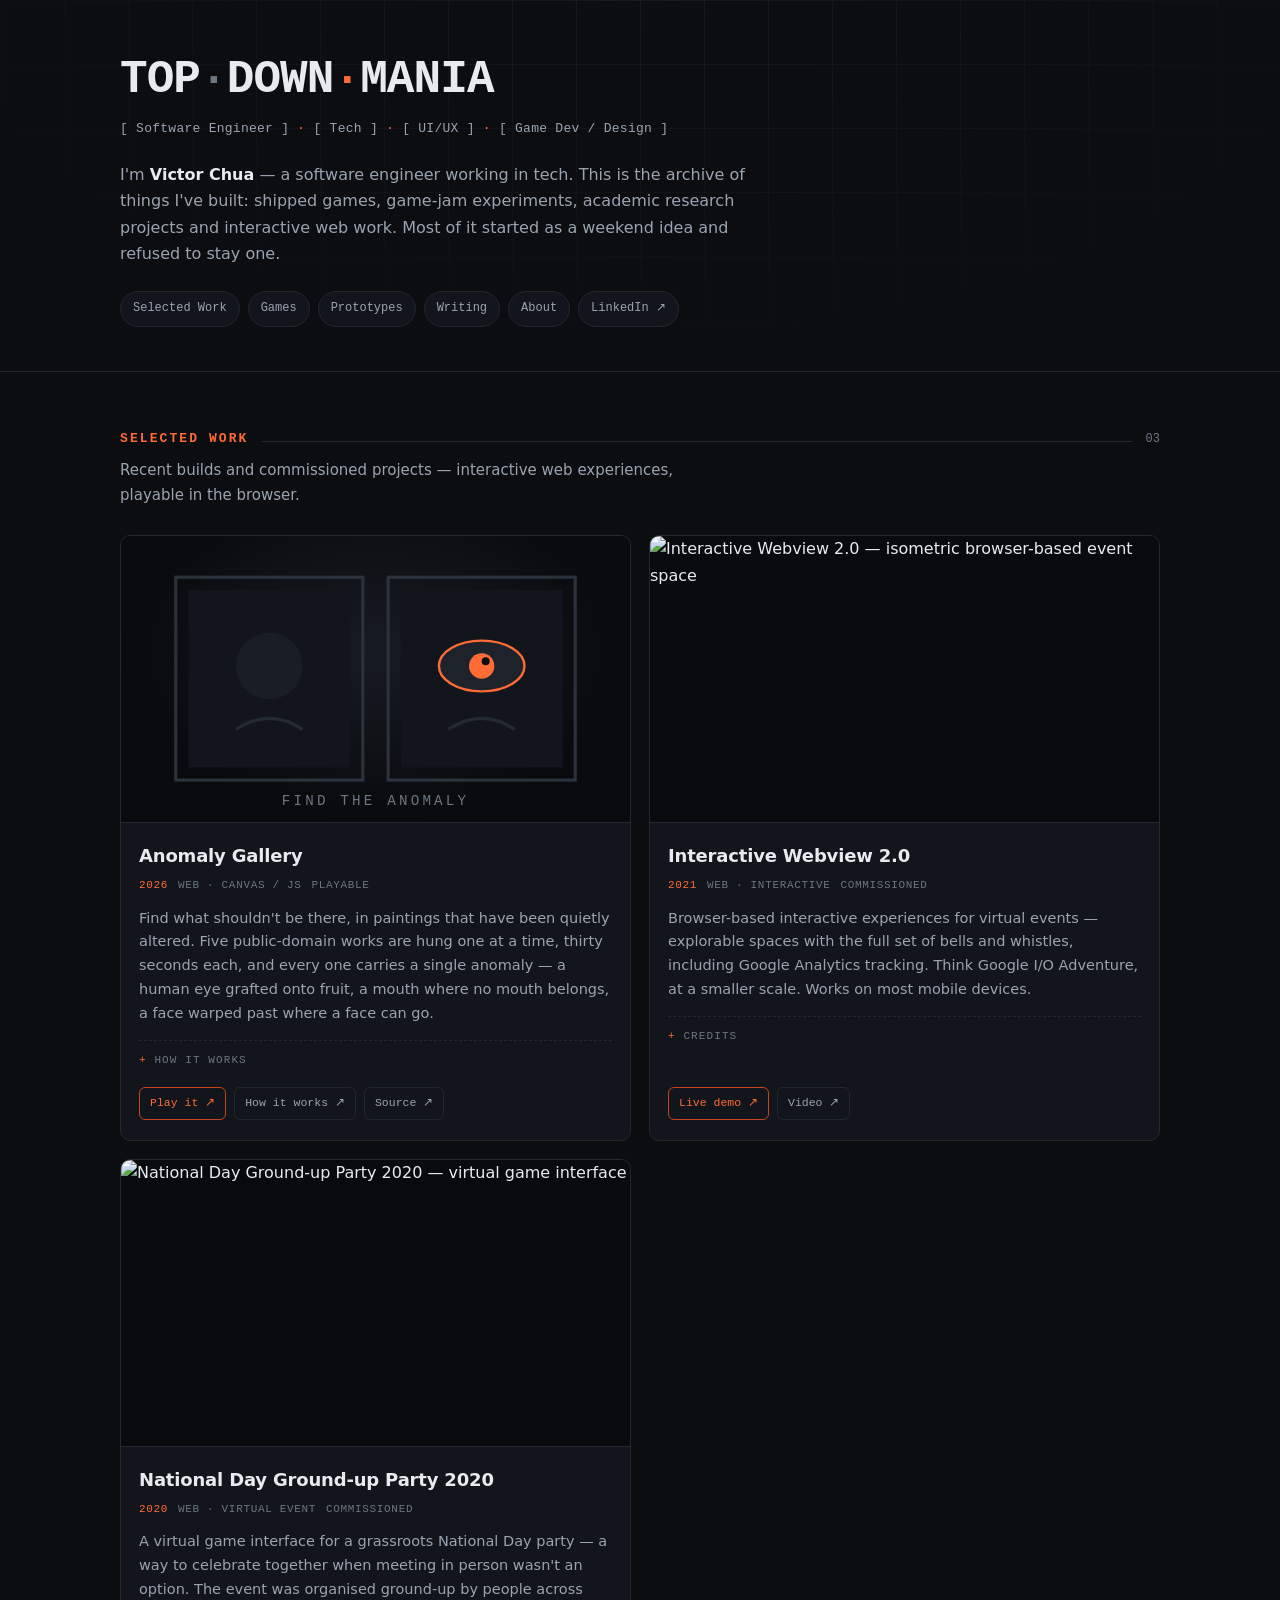
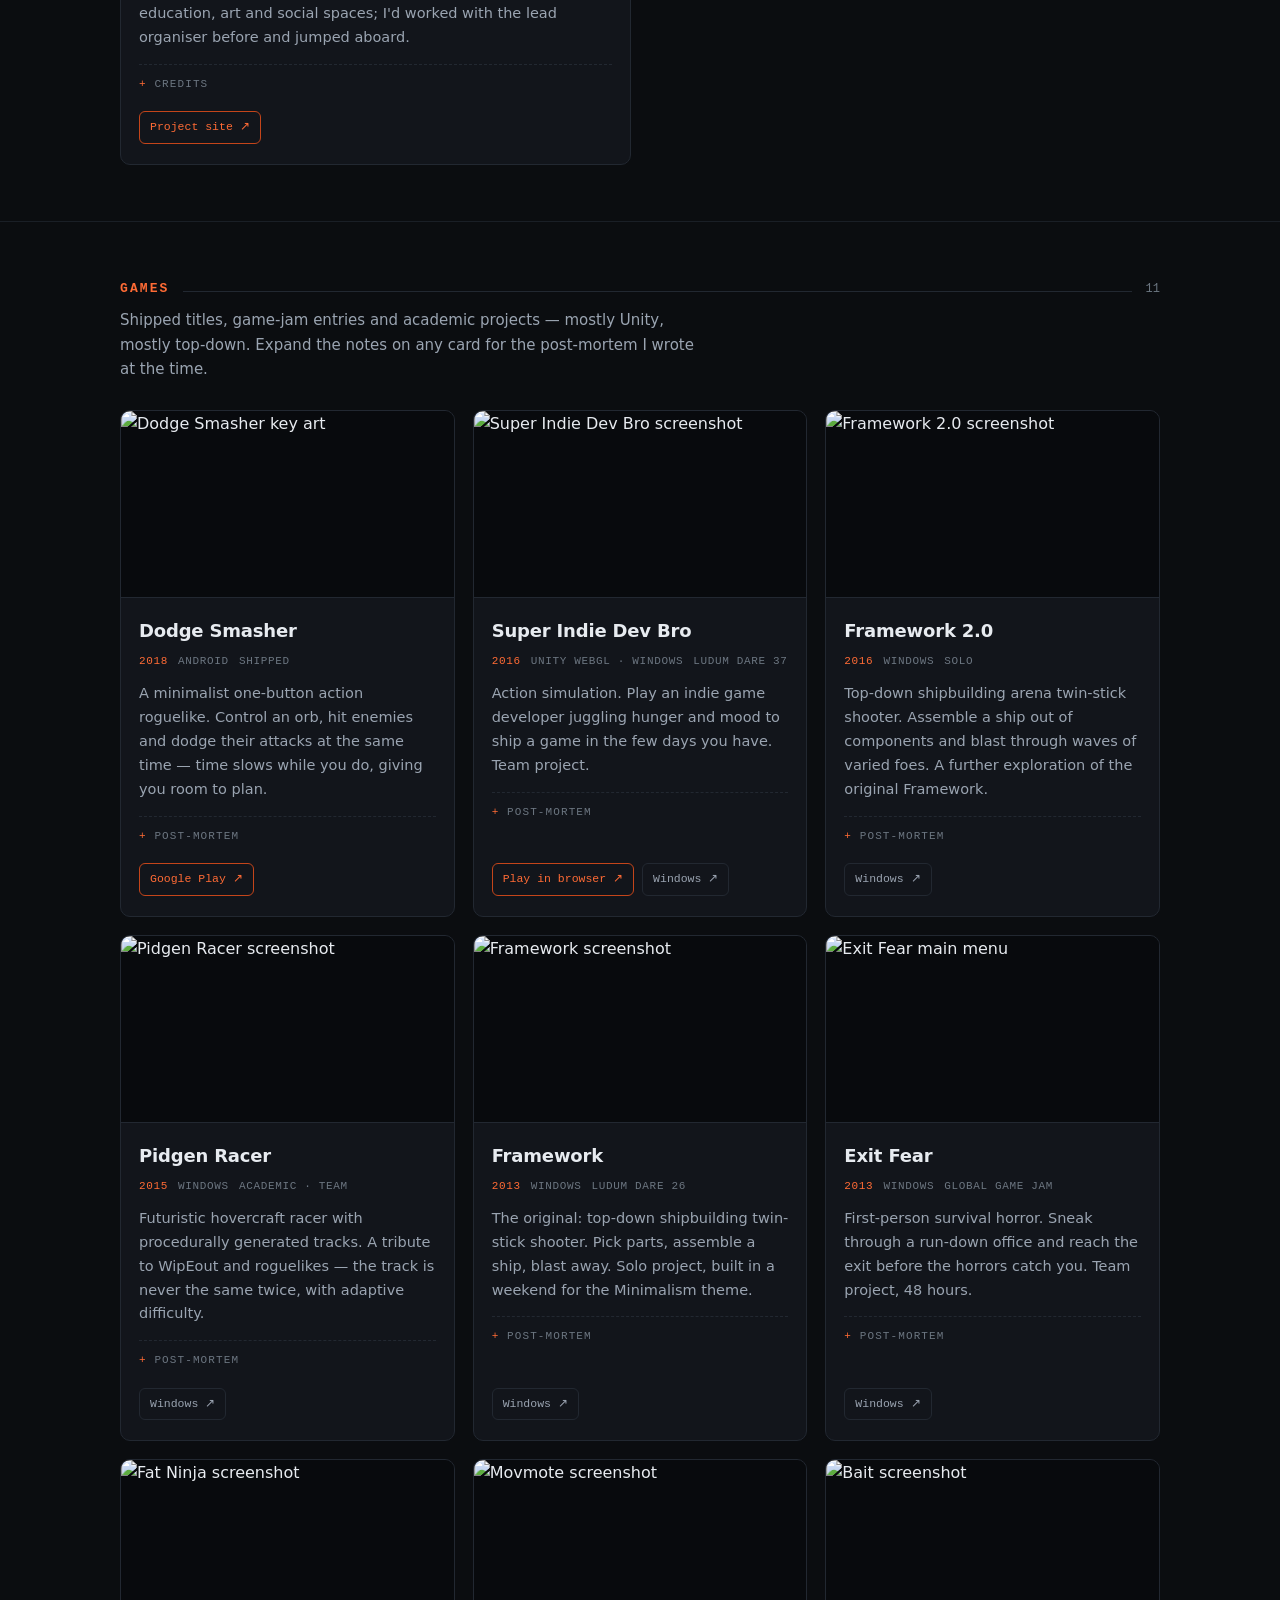
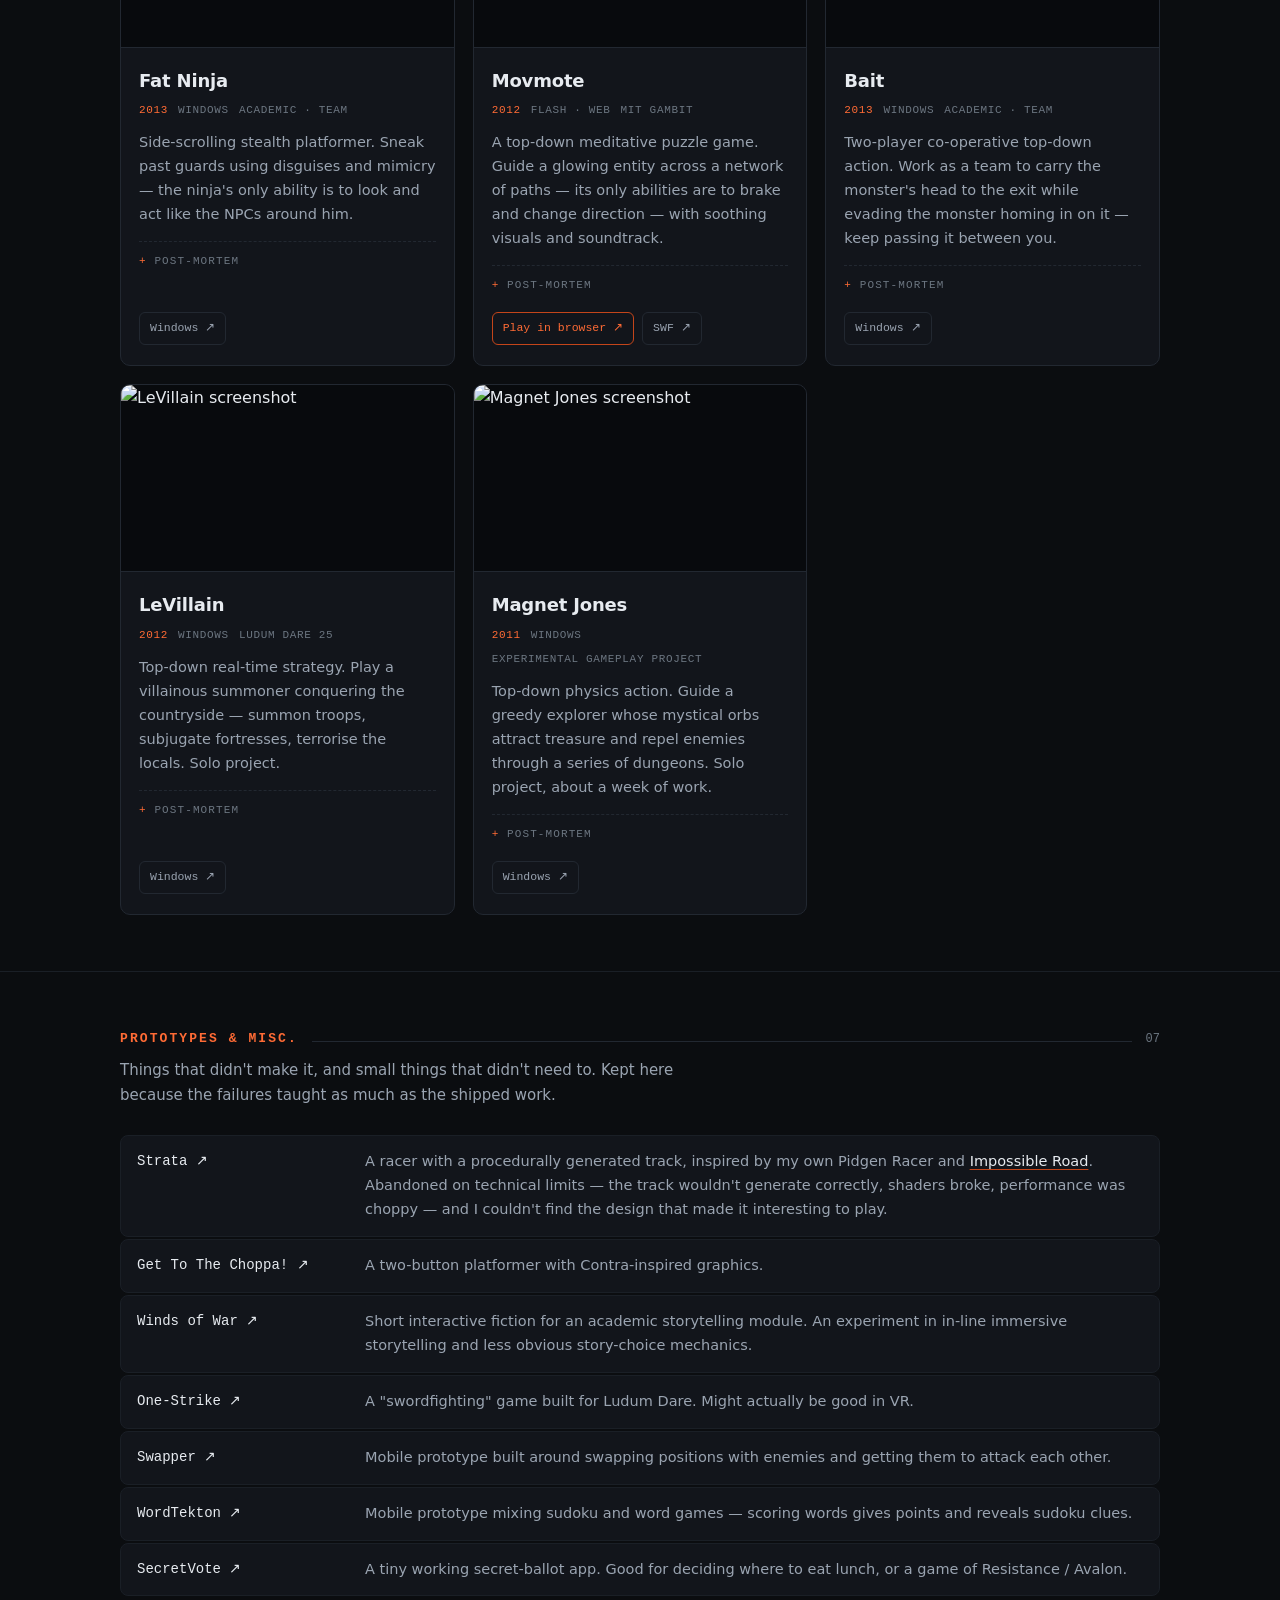
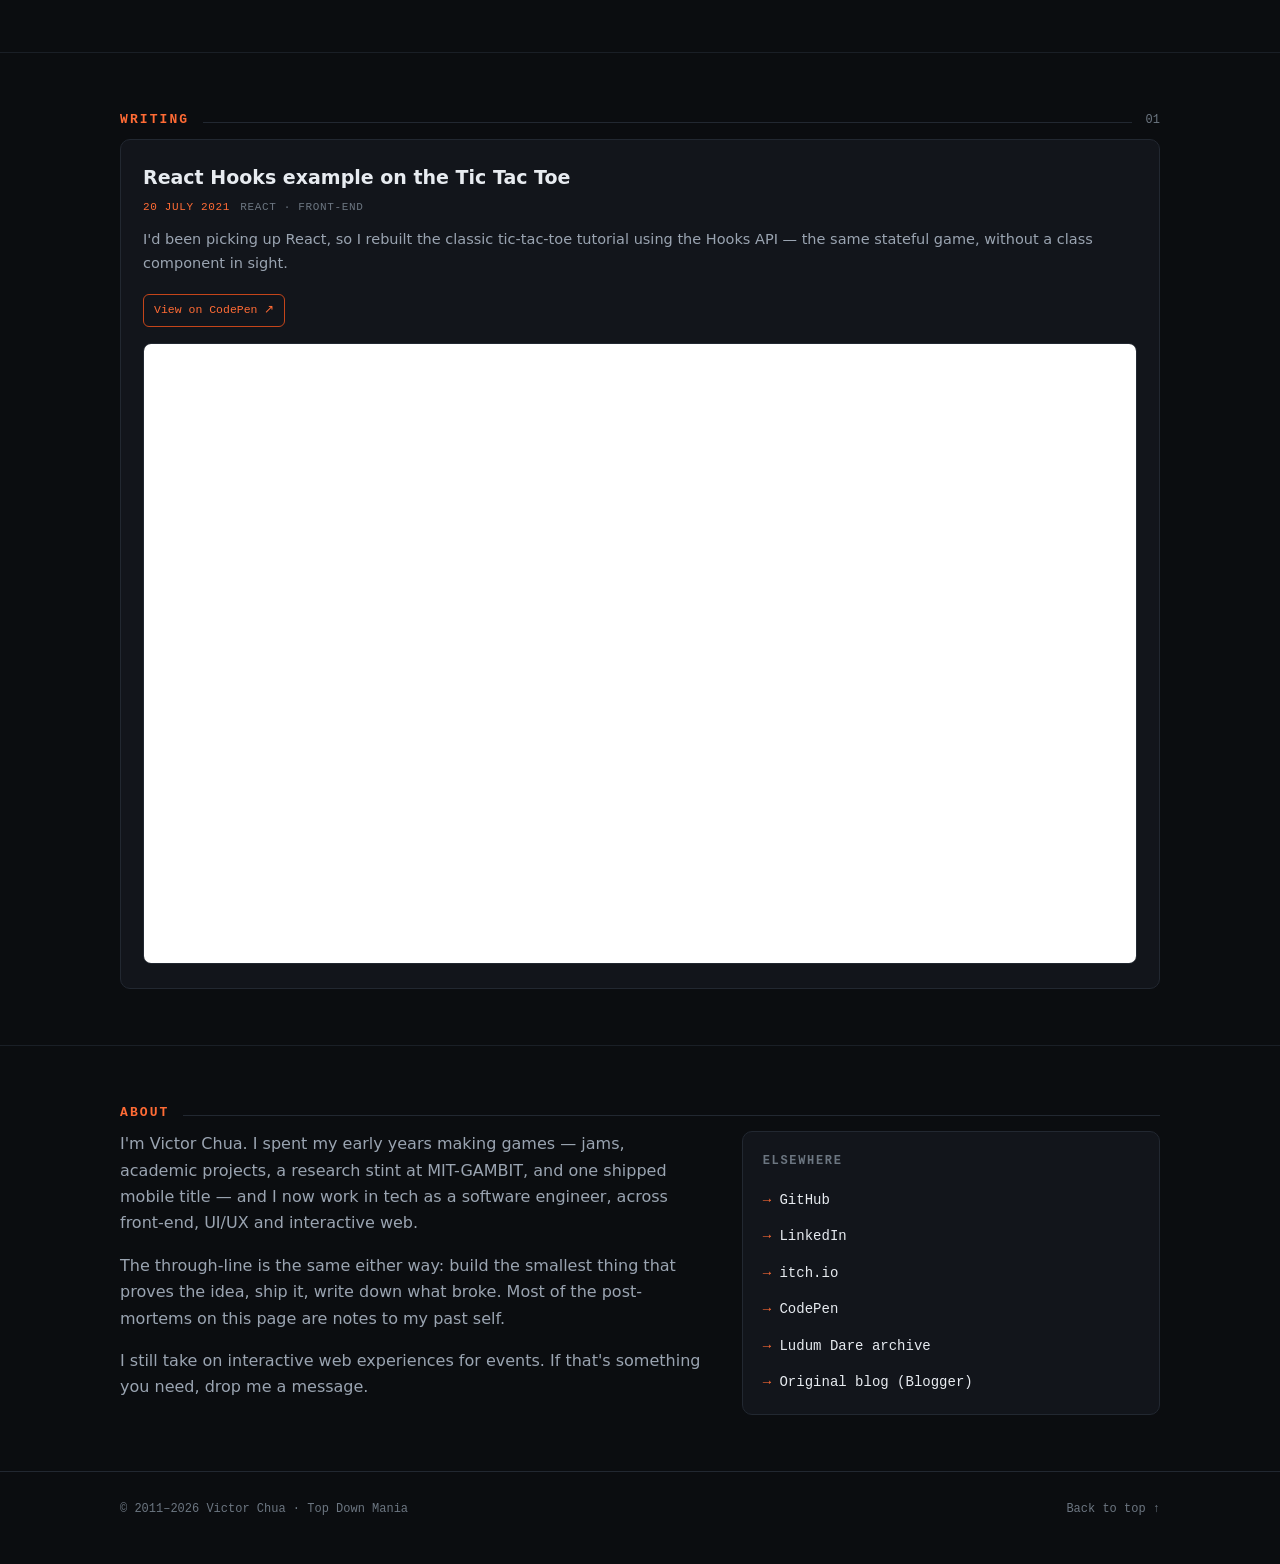
==== commit d5dc327b: "Added anomaly gallery and tweaked layout" ====
--- a/index.html
+++ b/index.html
@@ -47,11 +47,62 @@
 <section id="work">
   <div class="wrap">
     <div class="sec-head">
-      <h2>Selected Work</h2><span class="rule"></span><span class="count">02</span>
-    </div>
-    <p class="sec-note">Client and commissioned projects — interactive web experiences built for live events.</p>
+      <h2>Selected Work</h2><span class="rule"></span><span class="count">03</span>
+    </div>
+    <p class="sec-note">Recent builds and commissioned projects — interactive web experiences, playable in the browser.</p>
 
     <div class="grid featured">
+
+      <article class="card" id="anomaly-gallery">
+        <div class="shot art" aria-hidden="true">
+          <svg viewBox="0 0 320 180" xmlns="http://www.w3.org/2000/svg" role="img">
+            <title>Anomaly Gallery</title>
+            <rect x="34" y="26" width="118" height="128" fill="none" stroke="#2b323c" stroke-width="2"/>
+            <rect x="42" y="34" width="102" height="112" fill="#12161c"/>
+            <rect x="168" y="26" width="118" height="128" fill="none" stroke="#2b323c" stroke-width="2"/>
+            <rect x="176" y="34" width="102" height="112" fill="#12161c"/>
+            <circle cx="93" cy="82" r="21" fill="#191e26"/>
+            <ellipse cx="227" cy="82" rx="27" ry="16" fill="#1d222b" stroke="#ff6b35" stroke-width="1.5"/>
+            <circle class="pupil" cx="227" cy="82" r="8" fill="#ff6b35"/>
+            <circle cx="229.5" cy="79" r="2.5" fill="#0b0d10"/>
+            <path d="M72 122 q21 -14 42 0" fill="none" stroke="#242a33" stroke-width="2"/>
+            <path d="M206 122 q21 -14 42 0" fill="none" stroke="#242a33" stroke-width="2"/>
+            <text x="160" y="170" text-anchor="middle" fill="#6c7681"
+                  font-family="ui-monospace, monospace" font-size="9" letter-spacing="2">FIND THE ANOMALY</text>
+          </svg>
+        </div>
+        <div class="card-body">
+          <h3>Anomaly Gallery</h3>
+          <p class="meta"><span class="year">2026</span><span>Web · Canvas / JS</span><span>Playable</span></p>
+          <p class="desc">
+            Find what shouldn't be there, in paintings that have been quietly altered. Five public-domain
+            works are hung one at a time, thirty seconds each, and every one carries a single anomaly —
+            a human eye grafted onto fruit, a mouth where no mouth belongs, a face warped past where a
+            face can go.
+          </p>
+          <details class="notes">
+            <summary>How it works</summary>
+            <p><em>Nothing is generated.</em> Every anomaly is a deterministic pixel operation over the
+            painting's own paint, which buys two things a diffusion model can't: the answer key is exact
+            by construction — the game knows where the anomaly is because it put it there — and the edit
+            keeps the medium, since warped oil paint is still oil paint, craquelure and varnish intact.</p>
+            <p>Five ops: <em>graft</em> (an eye harvested from another painting in the same gallery, so it
+            arrives carrying the right period and palette), <em>rictus</em>, <em>drift</em>, <em>elongate</em>,
+            and <em>glance</em> — the odd one out, which leaves the canvas byte-for-byte original and exists
+            only in time, re-stamping each iris about 4px aside for a second.</p>
+            <p>The effect lives in a narrow band: too subtle reads as a smudge, too strong reads as a filter.
+            Graft width is clamped to 5.5–14% of canvas width for exactly that reason. Face detection only
+            fires on ~64% of paintings a "portrait" search returns, so the asset pipeline over-fetches ~140
+            works and curates down to ~100 usable. A full five-painting round generates in about half a
+            second; the network is the only real cost.</p>
+          </details>
+          <div class="links">
+            <a class="primary" href="https://vikvic.github.io/anomaly-gallery/" rel="noopener">Play it ↗</a>
+            <a href="https://vikvic.github.io/anomaly-gallery/labs.html" rel="noopener">How it works ↗</a>
+            <a href="https://github.com/vikvic/anomaly-gallery" rel="noopener">Source ↗</a>
+          </div>
+        </div>
+      </article>
 
       <article class="card" id="interactive-webview">
         <div class="shot">
@@ -502,6 +553,7 @@
       <aside class="contact">
         <h3>Elsewhere</h3>
         <ul>
+          <li><a href="https://github.com/vikvic" rel="noopener">GitHub</a></li>
           <li><a href="https://www.linkedin.com/in/victor-chua/" rel="noopener">LinkedIn</a></li>
           <li><a href="https://vicmugen.itch.io/" rel="noopener">itch.io</a></li>
           <li><a href="https://codepen.io/vcvcvc" rel="noopener">CodePen</a></li>
--- a/styles.css
+++ b/styles.css
@@ -183,6 +183,12 @@
 .card:hover .shot img { filter: saturate(1.05); transform: scale(1.02); }
 .shot.contain img { object-fit: contain; }
 
+/* generated placeholder art, for projects with no screenshot on hand */
+.shot.art { display: grid; place-items: center; background: radial-gradient(ellipse at 50% 40%, #171b22 0%, var(--bg-sink) 70%); }
+.shot.art svg { width: 100%; height: 100%; display: block; }
+.card:hover .shot.art .pupil { transform: translateX(6px); }
+.shot.art .pupil { transition: transform .35s ease; }
+
 .card-body { padding: 18px 18px 20px; display: flex; flex-direction: column; flex: 1; }
 
 .card h3 {
